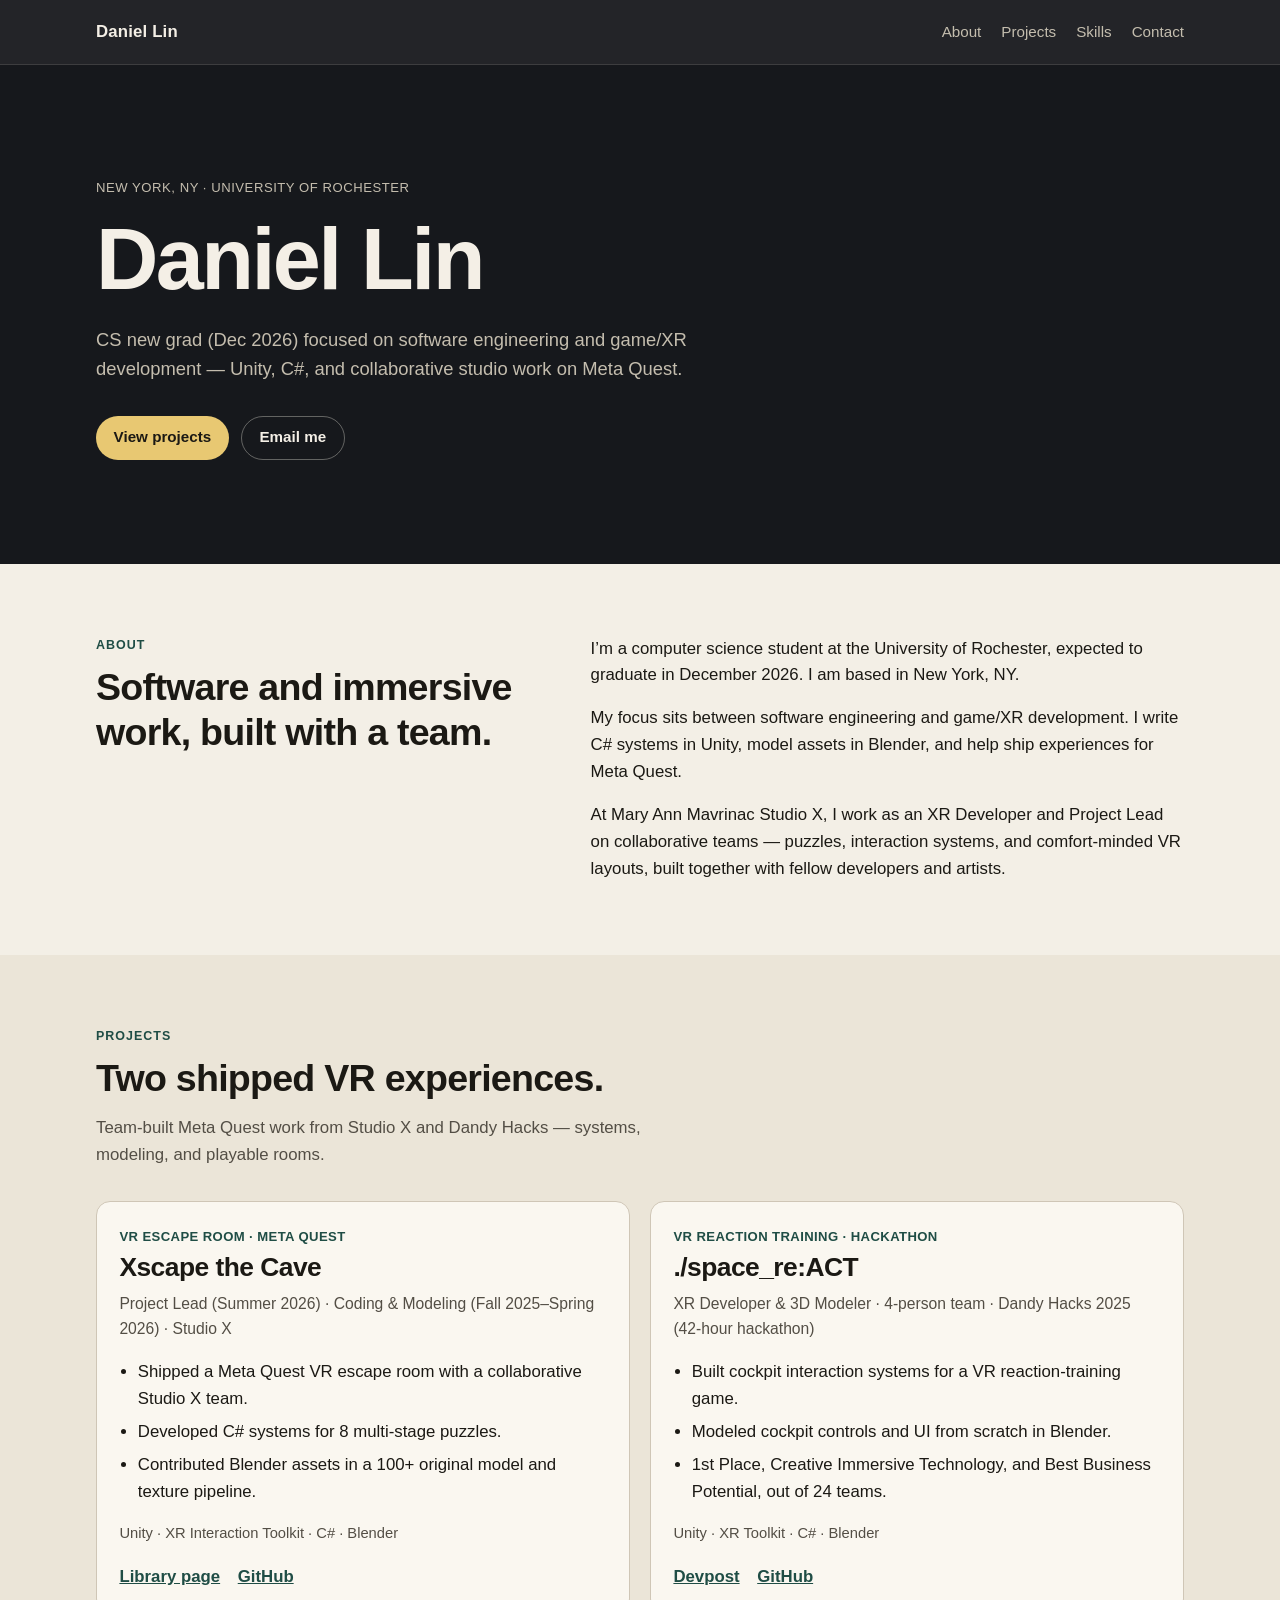
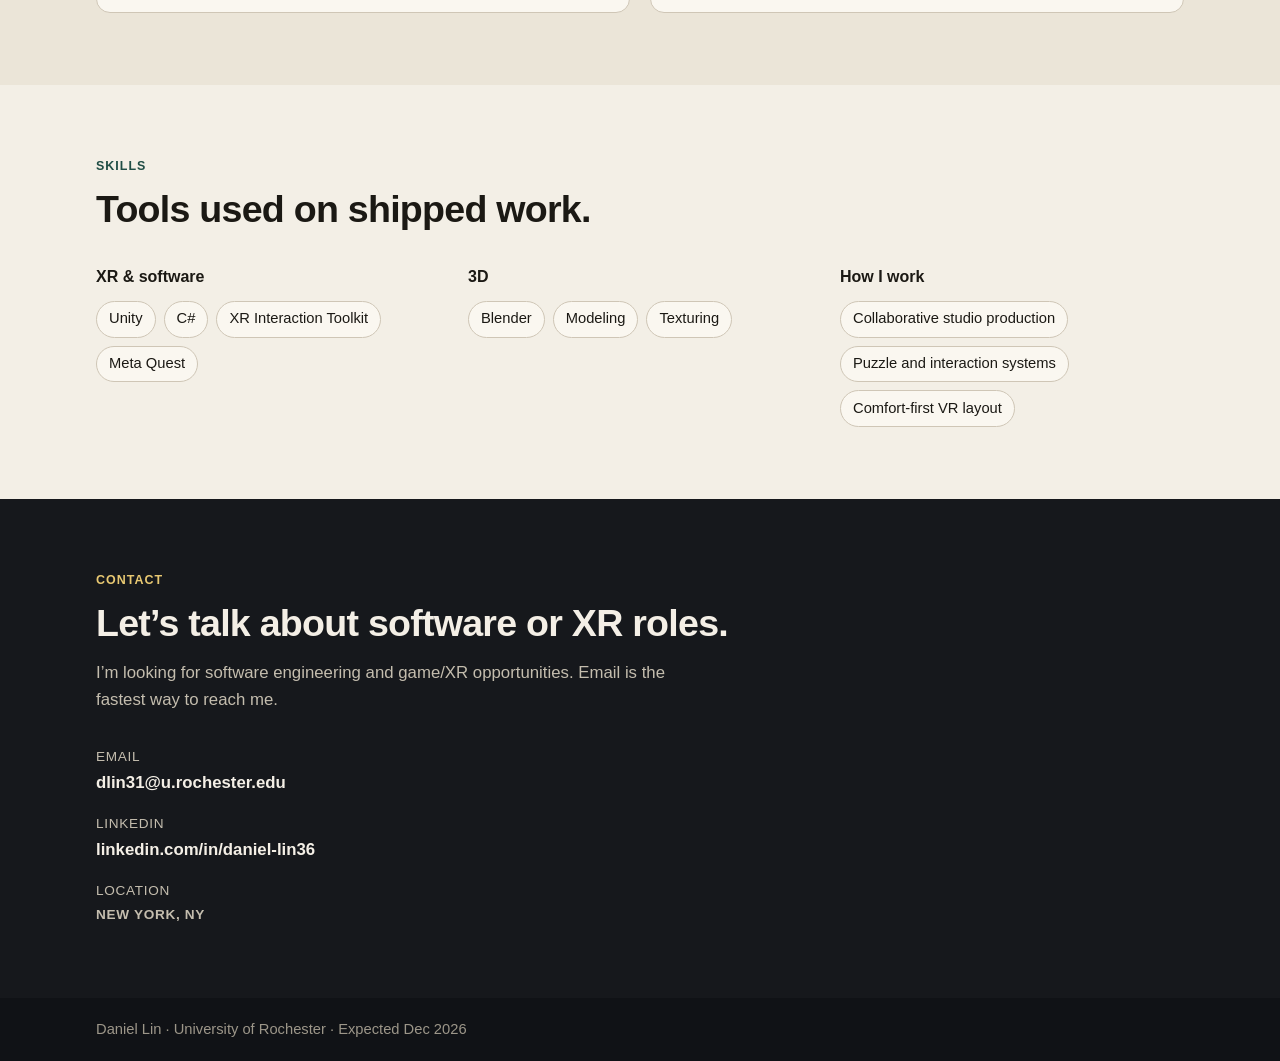
==== index.html @ 8c3bdcaf "Update index.html" ====
<!DOCTYPE html>
<html lang="en">
  <head>
    <meta charset="utf-8" />
    <meta name="viewport" content="width=device-width, initial-scale=1" />
    <title>Daniel Lin — Software Engineering &amp; XR</title>
    <meta
      name="description"
      content="Daniel Lin is a December 2026 computer science new grad in New York, focused on software engineering and game/XR development."
    />
    <meta name="theme-color" content="#16181c" />
    <link rel="icon" href="./favicon.svg" type="image/svg+xml" />
    <link rel="stylesheet" href="./styles.css" />
  </head>
  <body>
    <a class="skip-link" href="#main">Skip to content</a>

    <header class="site-header">
      <div class="wrap header-inner">
        <a class="wordmark" href="#top">Daniel Lin</a>
        <button
          class="nav-toggle"
          type="button"
          aria-expanded="false"
          aria-controls="site-nav"
        >
          <span class="nav-toggle-bar" aria-hidden="true"></span>
          <span class="visually-hidden">Menu</span>
        </button>
        <nav id="site-nav" class="site-nav" aria-label="Primary">
          <a href="#about">About</a>
          <a href="#projects">Projects</a>
          <a href="#skills">Skills</a>
          <a href="#contact">Contact</a>
        </nav>
      </div>
    </header>

    <main id="main">
      <section id="top" class="hero" aria-labelledby="hero-name">
        <div class="wrap hero-inner">
          <p class="eyebrow">New York, NY · University of Rochester</p>
          <h1 id="hero-name">Daniel Lin</h1>
          <p class="tagline">
            CS new grad (Dec 2026) focused on software engineering and
            game/XR development — Unity, C#, and collaborative studio work on
            Meta Quest.
          </p>
          <div class="hero-actions">
            <a class="btn btn-primary" href="#projects">View projects</a>
            <a class="btn btn-ghost" href="mailto:dlin31@u.rochester.edu"
              >Email me</a
            >
          </div>
        </div>
      </section>

      <section id="about" class="section" aria-labelledby="about-heading">
        <div class="wrap section-grid">
          <div>
            <p class="section-kicker">About</p>
            <h2 id="about-heading">Software and immersive work, built with a team.</h2>
          </div>
          <div class="prose">
            <p>
              I’m a computer science student at the University of Rochester,
              expected to graduate in December 2026. I am based in New York, NY.
            </p>
            <p>
              My focus sits between software engineering and game/XR
              development. I write C# systems in Unity, model assets in Blender,
              and help ship experiences for Meta Quest.
            </p>
            <p>
              At Mary Ann Mavrinac Studio X, I work as an XR Developer and
              Project Lead on collaborative teams — puzzles, interaction
              systems, and comfort-minded VR layouts, built together with
              fellow developers and artists.
            </p>
          </div>
        </div>
      </section>

      <section id="projects" class="section section-alt" aria-labelledby="projects-heading">
        <div class="wrap">
          <p class="section-kicker">Projects</p>
          <h2 id="projects-heading">Two shipped VR experiences.</h2>
          <p class="section-lead">
            Team-built Meta Quest work from Studio X and Dandy Hacks — systems,
            modeling, and playable rooms.
          </p>

          <div class="project-list">
            <article class="project-card">
              <div class="project-meta">
                <p class="project-label">VR escape room · Meta Quest</p>
                <h3>Xscape the Cave</h3>
                <p class="project-role">
                  Project Lead (Summer 2026) · Coding &amp; Modeling (Fall 2025–Spring
                  2026) · Studio X
                </p>
              </div>
              <ul class="highlights">
                <li>Shipped a Meta Quest VR escape room with a collaborative Studio X team.</li>
                <li>Developed C# systems for 8 multi-stage puzzles.</li>
                <li>
                  Contributed Blender assets in a 100+ original model and texture
                  pipeline.
                </li>
              </ul>
              <p class="stack">Unity · XR Interaction Toolkit · C# · Blender</p>
              <div class="project-links">
                <a
                  href="https://www.library.rochester.edu/studio-x/projects/studio-x-xscape-cave"
                  rel="noopener noreferrer"
                  target="_blank"
                  >Library page</a
                >
                <a
                  href="https://github.com/RCL-Studio-X/Studio-X-Escape-Room"
                  rel="noopener noreferrer"
                  target="_blank"
                  >GitHub</a
                >
              </div>
            </article>

            <article class="project-card">
              <div class="project-meta">
                <p class="project-label">VR reaction training · Hackathon</p>
                <h3>./space_re:ACT</h3>
                <p class="project-role">
                  XR Developer &amp; 3D Modeler · 4-person team · Dandy Hacks 2025
                  (42-hour hackathon)
                </p>
              </div>
              <ul class="highlights">
                <li>Built cockpit interaction systems for a VR reaction-training game.</li>
                <li>Modeled cockpit controls and UI from scratch in Blender.</li>
                <li>
                  1st Place, Creative Immersive Technology, and Best Business
                  Potential, out of 24 teams.
                </li>
              </ul>
              <p class="stack">Unity · XR Toolkit · C# · Blender</p>
              <div class="project-links">
                <a
                  href="https://devpost.com/software/roket"
                  rel="noopener noreferrer"
                  target="_blank"
                  >Devpost</a
                >
                <a
                  href="https://github.com/rayyyrayy/DandyHacks-SpaceSimulator"
                  rel="noopener noreferrer"
                  target="_blank"
                  >GitHub</a
                >
              </div>
            </article>
          </div>
        </div>
      </section>

      <section id="skills" class="section" aria-labelledby="skills-heading">
        <div class="wrap">
          <p class="section-kicker">Skills</p>
          <h2 id="skills-heading">Tools used on shipped work.</h2>
          <div class="skill-groups">
            <div>
              <h3>XR &amp; software</h3>
              <ul class="pills">
                <li>Unity</li>
                <li>C#</li>
                <li>XR Interaction Toolkit</li>
                <li>Meta Quest</li>
              </ul>
            </div>
            <div>
              <h3>3D</h3>
              <ul class="pills">
                <li>Blender</li>
                <li>Modeling</li>
                <li>Texturing</li>
              </ul>
            </div>
            <div>
              <h3>How I work</h3>
              <ul class="pills">
                <li>Collaborative studio production</li>
                <li>Puzzle and interaction systems</li>
                <li>Comfort-first VR layout</li>
              </ul>
            </div>
          </div>
        </div>
      </section>

      <section id="contact" class="section section-contact" aria-labelledby="contact-heading">
        <div class="wrap contact-inner">
          <p class="section-kicker kicker-on-dark">Contact</p>
          <h2 id="contact-heading">Let’s talk about software or XR roles.</h2>
          <p class="contact-lead">
            I’m looking for software engineering and game/XR opportunities.
            Email is the fastest way to reach me.
          </p>
          <ul class="contact-list">
            <li>
              <span>Email</span>
              <a href="mailto:dlin31@u.rochester.edu">dlin31@u.rochester.edu</a>
            </li>
            <li>
              <span>LinkedIn</span>
              <a
                href="https://www.linkedin.com/in/daniel-lin36/"
                rel="noopener noreferrer"
                target="_blank"
                >linkedin.com/in/daniel-lin36</a
              >
            </li>
            <li>
              <span>Location</span>
              <span class="contact-plain">New York, NY</span>
            </li>
          </ul>
        </div>
      </section>
    </main>

    <footer class="site-footer">
      <div class="wrap footer-inner">
        <p>Daniel Lin · University of Rochester · Expected Dec 2026</p>
      </div>
    </footer>

    <script src="./script.js"></script>
  </body>
</html>
---- styles.css ----
:root {
  --bg: #f3efe6;
  --bg-alt: #ebe5d8;
  --surface: #faf7f0;
  --ink: #1b1914;
  --muted: #534e45;
  --line: #cfc6b6;
  --accent: #1f4d45;
  --accent-hover: #153832;
  --hero: #16181c;
  --hero-ink: #f4efe6;
  --hero-muted: #c4bdae;
  --focus: #0b6b5b;
  --max: 68rem;
  --radius: 14px;
}

*,
*::before,
*::after {
  box-sizing: border-box;
}

html {
  scroll-behavior: smooth;
}

@media (prefers-reduced-motion: reduce) {
  html {
    scroll-behavior: auto;
  }

  * {
    transition: none !important;
  }
}

body {
  margin: 0;
  font-family: Helvetica, Arial, sans-serif;
  color: var(--ink);
  background: var(--bg);
  line-height: 1.6;
  font-size: 1.05rem;
}

img {
  max-width: 100%;
}

a {
  color: var(--accent);
}

a:hover {
  color: var(--accent-hover);
}

:focus-visible {
  outline: 3px solid var(--focus);
  outline-offset: 3px;
}

.visually-hidden {
  position: absolute;
  width: 1px;
  height: 1px;
  padding: 0;
  margin: -1px;
  overflow: hidden;
  clip: rect(0, 0, 0, 0);
  white-space: nowrap;
  border: 0;
}

.skip-link {
  position: absolute;
  left: 1rem;
  top: -3rem;
  z-index: 20;
  padding: 0.6rem 0.9rem;
  background: var(--hero-ink);
  color: var(--hero);
  font-weight: 600;
}

.skip-link:focus {
  top: 1rem;
}

.wrap {
  width: min(100% - 2rem, var(--max));
  margin-inline: auto;
}

.site-header {
  position: sticky;
  top: 0;
  z-index: 10;
  background: rgba(22, 24, 28, 0.94);
  color: var(--hero-ink);
  border-bottom: 1px solid rgba(244, 239, 230, 0.12);
}

.header-inner {
  display: flex;
  align-items: center;
  justify-content: space-between;
  min-height: 4rem;
  gap: 1rem;
}

.wordmark {
  color: var(--hero-ink);
  text-decoration: none;
  font-weight: 600;
  letter-spacing: 0.01em;
}

.wordmark:hover {
  color: #fff;
}

.site-nav {
  display: flex;
  gap: 1.25rem;
}

.site-nav a {
  color: var(--hero-muted);
  text-decoration: none;
  font-size: 0.95rem;
  font-weight: 500;
}

.site-nav a:hover {
  color: var(--hero-ink);
}

.nav-toggle {
  display: none;
  width: 2.5rem;
  height: 2.5rem;
  border: 1px solid rgba(244, 239, 230, 0.28);
  background: transparent;
  border-radius: 8px;
  padding: 0;
}

.nav-toggle-bar,
.nav-toggle-bar::before,
.nav-toggle-bar::after {
  display: block;
  width: 1.1rem;
  height: 2px;
  background: var(--hero-ink);
  margin-inline: auto;
  position: relative;
}

.nav-toggle-bar::before,
.nav-toggle-bar::after {
  content: "";
  position: absolute;
  left: 0;
}

.nav-toggle-bar::before {
  top: -5px;
}

.nav-toggle-bar::after {
  top: 5px;
}

.hero {
  background: var(--hero);
  color: var(--hero-ink);
  padding: 5.5rem 0 5rem;
}

.eyebrow {
  margin: 0 0 1rem;
  color: var(--hero-muted);
  letter-spacing: 0.04em;
  text-transform: uppercase;
  font-size: 0.82rem;
  font-weight: 500;
}

.hero h1 {
  margin: 0;
  font-family: Helvetica, Arial, sans-serif;
  font-optical-sizing: auto;
  font-weight: 600;
  font-size: clamp(2.8rem, 8vw, 5.4rem);
  line-height: 1.05;
  letter-spacing: -0.03em;
}

.tagline {
  max-width: 38rem;
  margin: 1.25rem 0 0;
  color: var(--hero-muted);
  font-size: 1.15rem;
}

.hero-actions {
  display: flex;
  flex-wrap: wrap;
  gap: 0.75rem;
  margin-top: 2rem;
}

.btn {
  display: inline-flex;
  align-items: center;
  justify-content: center;
  min-height: 2.75rem;
  padding: 0.55rem 1.1rem;
  border-radius: 999px;
  text-decoration: none;
  font-weight: 600;
  font-size: 0.95rem;
}

.btn-primary {
  background: #e8c872;
  color: #1b1914;
}

.btn-primary:hover {
  background: #f0d58a;
  color: #1b1914;
}

.btn-ghost {
  border: 1px solid rgba(244, 239, 230, 0.35);
  color: var(--hero-ink);
}

.btn-ghost:hover {
  border-color: var(--hero-ink);
  color: #fff;
}

.section {
  padding: 4.5rem 0;
}

.section-alt {
  background: var(--bg-alt);
}

.section-kicker {
  margin: 0 0 0.6rem;
  text-transform: uppercase;
  letter-spacing: 0.08em;
  font-size: 0.78rem;
  font-weight: 600;
  color: var(--accent);
}

.kicker-on-dark {
  color: #e8c872;
}

.section h2,
.project-card h3 {
  font-family: Helvetica, Arial, sans-serif;
  font-optical-sizing: auto;
  font-weight: 550;
  letter-spacing: -0.02em;
  line-height: 1.2;
}

.section h2 {
  margin: 0;
  font-size: clamp(1.7rem, 4vw, 2.35rem);
}

.section-lead {
  max-width: 38rem;
  margin: 0.85rem 0 0;
  color: var(--muted);
}

.section-grid {
  display: grid;
  gap: 2rem;
}

.prose p {
  margin: 0 0 1rem;
  color: var(--ink);
}

.prose p:last-child {
  margin-bottom: 0;
}

.project-list {
  display: grid;
  gap: 1.25rem;
  margin-top: 2rem;
}

.project-card {
  background: var(--surface);
  border: 1px solid var(--line);
  border-radius: var(--radius);
  padding: 1.5rem 1.4rem 1.35rem;
}

.project-label {
  margin: 0 0 0.35rem;
  color: var(--accent);
  font-size: 0.82rem;
  font-weight: 600;
  letter-spacing: 0.03em;
  text-transform: uppercase;
}

.project-card h3 {
  margin: 0;
  font-size: 1.65rem;
}

.project-role {
  margin: 0.45rem 0 0;
  color: var(--muted);
  font-size: 0.98rem;
}

.highlights {
  margin: 1.1rem 0 0;
  padding-left: 1.15rem;
}

.highlights li + li {
  margin-top: 0.4rem;
}

.stack {
  margin: 1rem 0 0;
  color: var(--muted);
  font-size: 0.92rem;
  font-weight: 500;
}

.project-links {
  display: flex;
  flex-wrap: wrap;
  gap: 0.7rem 1.1rem;
  margin-top: 1.15rem;
}

.project-links a {
  font-weight: 600;
}

.skill-groups {
  display: grid;
  gap: 1.75rem;
  margin-top: 2rem;
}

.skill-groups h3 {
  margin: 0 0 0.7rem;
  font-size: 1rem;
}

.pills {
  display: flex;
  flex-wrap: wrap;
  gap: 0.5rem;
  margin: 0;
  padding: 0;
  list-style: none;
}

.pills li {
  background: var(--surface);
  border: 1px solid var(--line);
  border-radius: 999px;
  padding: 0.35rem 0.75rem;
  font-size: 0.92rem;
}

.section-contact {
  background: var(--hero);
  color: var(--hero-ink);
}

.contact-lead {
  max-width: 36rem;
  color: var(--hero-muted);
  margin: 0.9rem 0 0;
}

.contact-list {
  list-style: none;
  margin: 2rem 0 0;
  padding: 0;
  display: grid;
  gap: 1rem;
}

.contact-list li {
  display: grid;
  gap: 0.15rem;
}

.contact-list span {
  color: var(--hero-muted);
  font-size: 0.85rem;
  text-transform: uppercase;
  letter-spacing: 0.05em;
}

.contact-list a,
.contact-plain {
  color: var(--hero-ink);
  font-weight: 600;
  text-decoration: none;
  overflow-wrap: anywhere;
}

.contact-list a:hover {
  color: #e8c872;
}

.site-footer {
  background: #101216;
  color: #9c9689;
  padding: 1.25rem 0;
  font-size: 0.92rem;
}

.footer-inner p {
  margin: 0;
}

@media (min-width: 800px) {
  .section-grid {
    grid-template-columns: minmax(16rem, 0.85fr) 1.15fr;
    align-items: start;
    gap: 3.5rem;
  }

  .project-list,
  .skill-groups {
    grid-template-columns: 1fr 1fr;
  }

  .skill-groups {
    grid-template-columns: repeat(3, 1fr);
  }

  .hero {
    padding: 7rem 0 6.5rem;
  }
}

@media (max-width: 719px) {
  .nav-toggle {
    display: inline-flex;
    align-items: center;
    justify-content: center;
  }

  .site-nav {
    display: none;
    position: absolute;
    left: 0;
    right: 0;
    top: 100%;
    flex-direction: column;
    gap: 0;
    background: #101216;
    padding: 0.5rem 1rem 1rem;
    border-bottom: 1px solid rgba(244, 239, 230, 0.12);
  }

  .site-nav.is-open {
    display: flex;
  }

  .site-nav a {
    padding: 0.7rem 0;
    border-top: 1px solid rgba(244, 239, 230, 0.08);
  }

  .hero {
    padding: 3.5rem 0 3.25rem;
  }

  .section {
    padding: 3.25rem 0;
  }
}
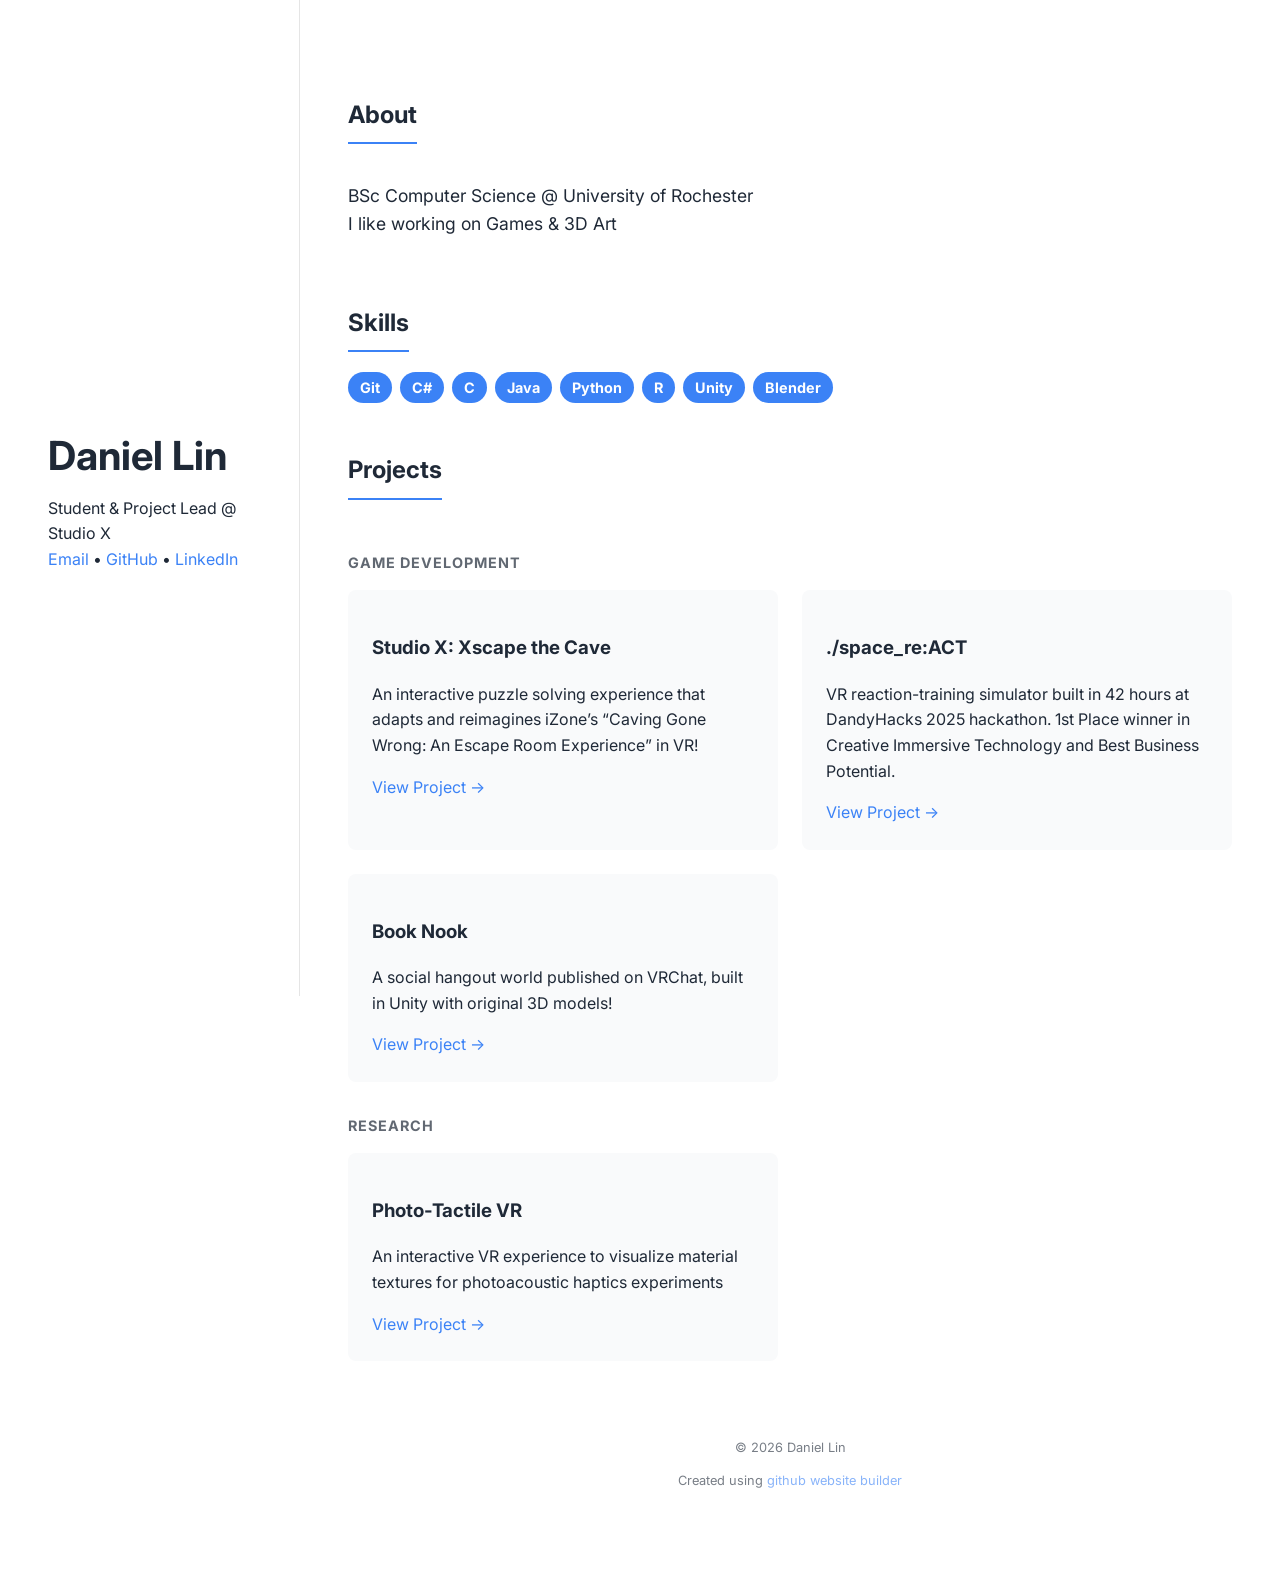
==== commit 0e2290ea: "Update index.html" ====
--- a/index.html
+++ b/index.html
@@ -1,238 +1,65 @@
 <!DOCTYPE html>
 <html lang="en">
-  <head>
-    <meta charset="utf-8" />
-    <meta name="viewport" content="width=device-width, initial-scale=1" />
-    <title>Daniel Lin — Software Engineering &amp; XR</title>
-    <meta
-      name="description"
-      content="Daniel Lin is a December 2026 computer science new grad in New York, focused on software engineering and game/XR development."
-    />
-    <meta name="theme-color" content="#16181c" />
-    <link rel="icon" href="./favicon.svg" type="image/svg+xml" />
-    <link rel="stylesheet" href="./styles.css" />
-  </head>
-  <body>
-    <a class="skip-link" href="#main">Skip to content</a>
-
-    <header class="site-header">
-      <div class="wrap header-inner">
-        <a class="wordmark" href="#top">Daniel Lin</a>
-        <button
-          class="nav-toggle"
-          type="button"
-          aria-expanded="false"
-          aria-controls="site-nav"
-        >
-          <span class="nav-toggle-bar" aria-hidden="true"></span>
-          <span class="visually-hidden">Menu</span>
-        </button>
-        <nav id="site-nav" class="site-nav" aria-label="Primary">
-          <a href="#about">About</a>
-          <a href="#projects">Projects</a>
-          <a href="#skills">Skills</a>
-          <a href="#contact">Contact</a>
-        </nav>
-      </div>
+<head>
+    <meta charset="UTF-8">
+    <meta name="viewport" content="width=device-width, initial-scale=1.0">
+    <title>Daniel Lin - Student & Project Lead @ Studio X </title>
+    <meta name="description" content="BSc Computer Science @ University of Rochester
+I like working on Games & 3D Art">
+    
+    <style>
+            :root { --bg: #ffffff; --text: #1f2937; --accent: #3b82f6; --card-bg: #f9fafb; --card-border: 0; --font-main: 'Inter', sans-serif; }
+            body { background: var(--bg); color: var(--text); font-family: var(--font-main); margin: 0; line-height: 1.6; }
+            a { color: var(--accent); text-decoration: none; }
+            a:hover { text-decoration: underline; }
+            .container { max-width: 900px; margin: 0 auto; padding: 20px; }
+            header { text-align: center; padding: 4rem 1rem; position: relative; }
+            
+            .profile-img { width: 120px; height: 120px; object-fit: cover; margin-bottom: 1rem; border: 3px solid var(--accent); }
+            .profile-img { border-radius: 50%; }
+            h1 { font-size: 2.5rem; margin: 0 0 0.5rem 0;  }
+            h2 { border-bottom: 2px solid var(--accent); padding-bottom: 0.5rem; margin-top: 3rem; display: inline-block; }
+            .grid { display: grid; grid-template-columns: repeat(auto-fill, minmax(280px, 1fr)); gap: 1.5rem; }
+            .card { background: var(--card-bg); border: var(--card-border); padding: 1.5rem; border-radius: 8px; transition: transform 0.2s; }
+            .card:hover { transform: translateY(-3px); }
+            .skill-cloud { display: flex; flex-wrap: wrap; gap: 0.5rem; }
+            .skill-tag { background: var(--accent); color: white; padding: 0.25rem 0.75rem; border-radius: 50px; font-size: 0.9rem; font-weight: bold; }
+            details { background: var(--card-bg); border: var(--card-border); padding: 1rem; border-radius: 6px; margin-bottom: 0.5rem; cursor: pointer; }
+            summary { font-weight: bold; list-style: none; display: flex; align-items: center; justify-content: space-between; }
+            summary::after { content: '+'; font-size: 1.2rem; }
+            details[open] summary::after { content: '-'; }
+            @media(min-width: 800px) {
+                body.layout-sidebar { display: grid; grid-template-columns: 300px 1fr; }
+                body.layout-sidebar header { height: 100vh; position: sticky; top: 0; text-align: left; padding: 3rem; display: flex; flex-direction: column; justify-content: center; border-right: 1px solid rgba(0,0,0,0.1); }
+                body.layout-sidebar main { padding: 3rem; }
+            }
+            footer { text-align: center; padding: 4rem 1rem 2rem; font-size: 0.8rem; opacity: 0.6; }
+        </style>
+    <link href="https://fonts.googleapis.com/css2?family=Inter:wght@400;700&family=Fira+Code&family=VT323&display=swap" rel="stylesheet">
+</head>
+<body class="layout-sidebar">
+    <header class="">
+        
+        
+            
+            <h1>Daniel Lin</h1>
+            <div class="subtitle">Student & Project Lead @ Studio X </div>
+            <div class="socials">
+                <a href="mailto:daniellintbls@gmail.com">Email</a> &bull; 
+                <a href="https://github.com/unsophisticat" target="_blank">GitHub</a> &bull; 
+                <a href="https://www.linkedin.com" target="_blank">LinkedIn</a>
+            </div>
+        
+        
     </header>
-
-    <main id="main">
-      <section id="top" class="hero" aria-labelledby="hero-name">
-        <div class="wrap hero-inner">
-          <p class="eyebrow">New York, NY · University of Rochester</p>
-          <h1 id="hero-name">Daniel Lin</h1>
-          <p class="tagline">
-            CS new grad (Dec 2026) focused on software engineering and
-            game/XR development — Unity, C#, and collaborative studio work on
-            Meta Quest.
-          </p>
-          <div class="hero-actions">
-            <a class="btn btn-primary" href="#projects">View projects</a>
-            <a class="btn btn-ghost" href="mailto:dlin31@u.rochester.edu"
-              >Email me</a
-            >
-          </div>
-        </div>
-      </section>
-
-      <section id="about" class="section" aria-labelledby="about-heading">
-        <div class="wrap section-grid">
-          <div>
-            <p class="section-kicker">About</p>
-            <h2 id="about-heading">Software and immersive work, built with a team.</h2>
-          </div>
-          <div class="prose">
-            <p>
-              I’m a computer science student at the University of Rochester,
-              expected to graduate in December 2026. I am based in New York, NY.
-            </p>
-            <p>
-              My focus sits between software engineering and game/XR
-              development. I write C# systems in Unity, model assets in Blender,
-              and help ship experiences for Meta Quest.
-            </p>
-            <p>
-              At Mary Ann Mavrinac Studio X, I work as an XR Developer and
-              Project Lead on collaborative teams — puzzles, interaction
-              systems, and comfort-minded VR layouts, built together with
-              fellow developers and artists.
-            </p>
-          </div>
-        </div>
-      </section>
-
-      <section id="projects" class="section section-alt" aria-labelledby="projects-heading">
-        <div class="wrap">
-          <p class="section-kicker">Projects</p>
-          <h2 id="projects-heading">Two shipped VR experiences.</h2>
-          <p class="section-lead">
-            Team-built Meta Quest work from Studio X and Dandy Hacks — systems,
-            modeling, and playable rooms.
-          </p>
-
-          <div class="project-list">
-            <article class="project-card">
-              <div class="project-meta">
-                <p class="project-label">VR escape room · Meta Quest</p>
-                <h3>Xscape the Cave</h3>
-                <p class="project-role">
-                  Project Lead (Summer 2026) · Coding &amp; Modeling (Fall 2025–Spring
-                  2026) · Studio X
-                </p>
-              </div>
-              <ul class="highlights">
-                <li>Shipped a Meta Quest VR escape room with a collaborative Studio X team.</li>
-                <li>Developed C# systems for 8 multi-stage puzzles.</li>
-                <li>
-                  Contributed Blender assets in a 100+ original model and texture
-                  pipeline.
-                </li>
-              </ul>
-              <p class="stack">Unity · XR Interaction Toolkit · C# · Blender</p>
-              <div class="project-links">
-                <a
-                  href="https://www.library.rochester.edu/studio-x/projects/studio-x-xscape-cave"
-                  rel="noopener noreferrer"
-                  target="_blank"
-                  >Library page</a
-                >
-                <a
-                  href="https://github.com/RCL-Studio-X/Studio-X-Escape-Room"
-                  rel="noopener noreferrer"
-                  target="_blank"
-                  >GitHub</a
-                >
-              </div>
-            </article>
-
-            <article class="project-card">
-              <div class="project-meta">
-                <p class="project-label">VR reaction training · Hackathon</p>
-                <h3>./space_re:ACT</h3>
-                <p class="project-role">
-                  XR Developer &amp; 3D Modeler · 4-person team · Dandy Hacks 2025
-                  (42-hour hackathon)
-                </p>
-              </div>
-              <ul class="highlights">
-                <li>Built cockpit interaction systems for a VR reaction-training game.</li>
-                <li>Modeled cockpit controls and UI from scratch in Blender.</li>
-                <li>
-                  1st Place, Creative Immersive Technology, and Best Business
-                  Potential, out of 24 teams.
-                </li>
-              </ul>
-              <p class="stack">Unity · XR Toolkit · C# · Blender</p>
-              <div class="project-links">
-                <a
-                  href="https://devpost.com/software/roket"
-                  rel="noopener noreferrer"
-                  target="_blank"
-                  >Devpost</a
-                >
-                <a
-                  href="https://github.com/rayyyrayy/DandyHacks-SpaceSimulator"
-                  rel="noopener noreferrer"
-                  target="_blank"
-                  >GitHub</a
-                >
-              </div>
-            </article>
-          </div>
-        </div>
-      </section>
-
-      <section id="skills" class="section" aria-labelledby="skills-heading">
-        <div class="wrap">
-          <p class="section-kicker">Skills</p>
-          <h2 id="skills-heading">Tools used on shipped work.</h2>
-          <div class="skill-groups">
-            <div>
-              <h3>XR &amp; software</h3>
-              <ul class="pills">
-                <li>Unity</li>
-                <li>C#</li>
-                <li>XR Interaction Toolkit</li>
-                <li>Meta Quest</li>
-              </ul>
-            </div>
-            <div>
-              <h3>3D</h3>
-              <ul class="pills">
-                <li>Blender</li>
-                <li>Modeling</li>
-                <li>Texturing</li>
-              </ul>
-            </div>
-            <div>
-              <h3>How I work</h3>
-              <ul class="pills">
-                <li>Collaborative studio production</li>
-                <li>Puzzle and interaction systems</li>
-                <li>Comfort-first VR layout</li>
-              </ul>
-            </div>
-          </div>
-        </div>
-      </section>
-
-      <section id="contact" class="section section-contact" aria-labelledby="contact-heading">
-        <div class="wrap contact-inner">
-          <p class="section-kicker kicker-on-dark">Contact</p>
-          <h2 id="contact-heading">Let’s talk about software or XR roles.</h2>
-          <p class="contact-lead">
-            I’m looking for software engineering and game/XR opportunities.
-            Email is the fastest way to reach me.
-          </p>
-          <ul class="contact-list">
-            <li>
-              <span>Email</span>
-              <a href="mailto:dlin31@u.rochester.edu">dlin31@u.rochester.edu</a>
-            </li>
-            <li>
-              <span>LinkedIn</span>
-              <a
-                href="https://www.linkedin.com/in/daniel-lin36/"
-                rel="noopener noreferrer"
-                target="_blank"
-                >linkedin.com/in/daniel-lin36</a
-              >
-            </li>
-            <li>
-              <span>Location</span>
-              <span class="contact-plain">New York, NY</span>
-            </li>
-          </ul>
-        </div>
-      </section>
+    <main class="">
+        <section><h2>About</h2><p style="font-size: 1.1rem;">BSc Computer Science @ University of Rochester<br>I like working on Games & 3D Art</p></section><section><h2>Skills</h2><div class="skill-cloud"><span class="skill-tag">Git</span><span class="skill-tag">C#</span><span class="skill-tag">C</span><span class="skill-tag">Java</span><span class="skill-tag">Python</span><span class="skill-tag">R</span><span class="skill-tag">Unity</span><span class="skill-tag">Blender</span></div></section><section><h2>Projects</h2><h3 style="margin-top:2rem; margin-bottom: 1rem; opacity:0.7; text-transform:uppercase; font-size:0.9rem; letter-spacing:1px;">Game Development</h3><div class="grid"><div class="card"><h3>Studio X: Xscape the Cave</h3><p>An interactive puzzle solving experience that adapts and reimagines iZone’s “Caving Gone Wrong: An Escape Room Experience” in VR! </p><a href="https://www.library.rochester.edu/studio-x/projects/studio-x-xscape-cave" target="_blank">View Project &rarr;</a></div><div class="card"><h3>./space_re:ACT</h3><p>VR reaction-training simulator built in 42 hours at DandyHacks 2025  hackathon. 1st Place winner in Creative Immersive Technology and Best Business Potential.</p><a href="https://devpost.com/software/roket" target="_blank">View Project &rarr;</a></div><div class="card"><h3>Book Nook</h3><p>A social hangout world published on VRChat, built in Unity with original 3D models!</p><a href="https://vrchat.com/home/world/wrld_ceb84fd8-6ee2-4f5c-a398-f0b9f48c87b3/info" target="_blank">View Project &rarr;</a></div></div><h3 style="margin-top:2rem; margin-bottom: 1rem; opacity:0.7; text-transform:uppercase; font-size:0.9rem; letter-spacing:1px;">Research</h3><div class="grid"><div class="card"><h3>Photo-Tactile VR</h3><p>
+An interactive VR experience to visualize material textures for photoacoustic haptics experiments 
+</p><a href="https://www.library.rochester.edu/studio-x/projects/photo-tactile-vr" target="_blank">View Project &rarr;</a></div></div></section>
+        <footer>
+            <p>&copy; 2026 Daniel Lin</p>
+            <p>Created using <a href="https://pierrecochart.github.io/github-website-builder/" target="_blank">github website builder</a></p>
+        </footer>
     </main>
-
-    <footer class="site-footer">
-      <div class="wrap footer-inner">
-        <p>Daniel Lin · University of Rochester · Expected Dec 2026</p>
-      </div>
-    </footer>
-
-    <script src="./script.js"></script>
-  </body>
+</body>
 </html>
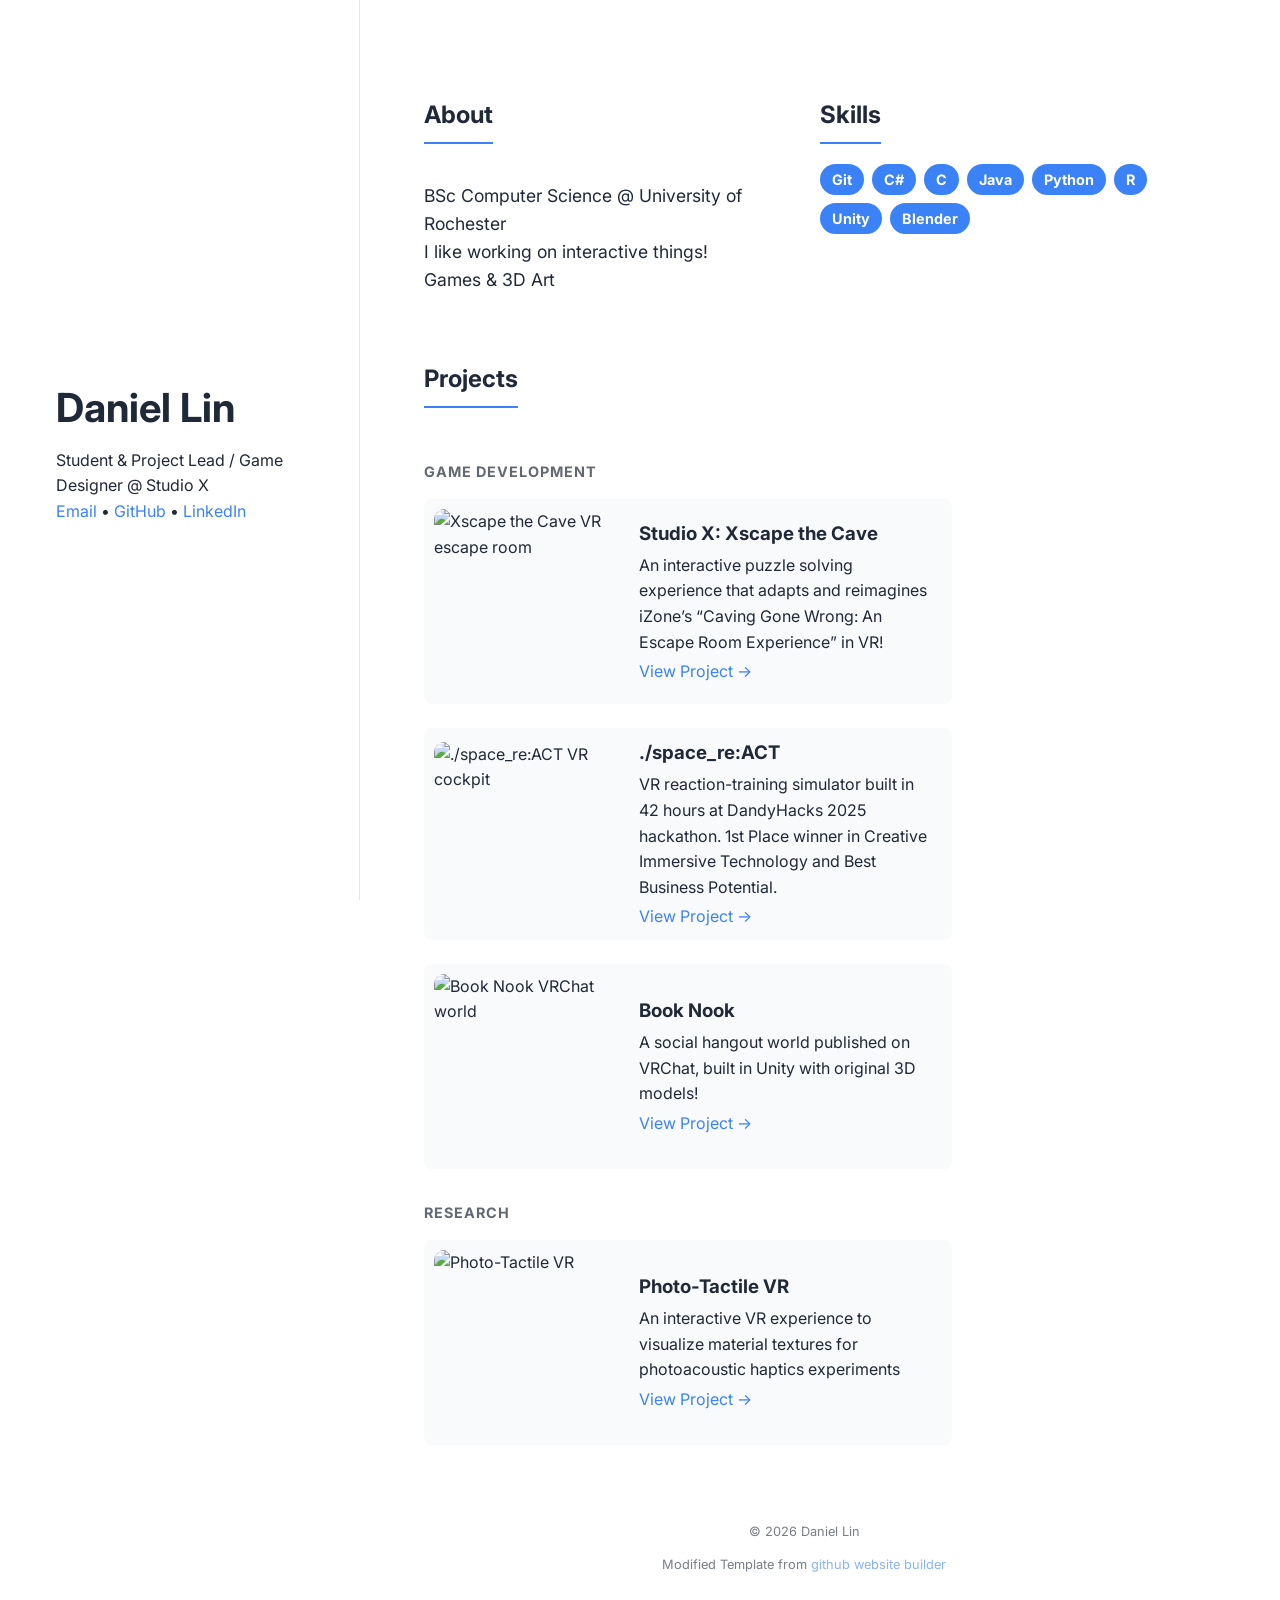
==== commit 7af70ccc: "Update index.html" ====
--- a/index.html
+++ b/index.html
@@ -3,62 +3,105 @@
 <head>
     <meta charset="UTF-8">
     <meta name="viewport" content="width=device-width, initial-scale=1.0">
-    <title>Daniel Lin - Student & Project Lead @ Studio X </title>
-    <meta name="description" content="BSc Computer Science @ University of Rochester
-I like working on Games & 3D Art">
-    
+    <title>Daniel Lin - Student & Project Lead / Game Designer @ Studio X</title>
+    <meta name="description" content="BSc Computer Science @ University of Rochester. I like working on interactive things! Games & 3D Art">
     <style>
-            :root { --bg: #ffffff; --text: #1f2937; --accent: #3b82f6; --card-bg: #f9fafb; --card-border: 0; --font-main: 'Inter', sans-serif; }
-            body { background: var(--bg); color: var(--text); font-family: var(--font-main); margin: 0; line-height: 1.6; }
-            a { color: var(--accent); text-decoration: none; }
-            a:hover { text-decoration: underline; }
-            .container { max-width: 900px; margin: 0 auto; padding: 20px; }
-            header { text-align: center; padding: 4rem 1rem; position: relative; }
-            
-            .profile-img { width: 120px; height: 120px; object-fit: cover; margin-bottom: 1rem; border: 3px solid var(--accent); }
-            .profile-img { border-radius: 50%; }
-            h1 { font-size: 2.5rem; margin: 0 0 0.5rem 0;  }
-            h2 { border-bottom: 2px solid var(--accent); padding-bottom: 0.5rem; margin-top: 3rem; display: inline-block; }
-            .grid { display: grid; grid-template-columns: repeat(auto-fill, minmax(280px, 1fr)); gap: 1.5rem; }
-            .card { background: var(--card-bg); border: var(--card-border); padding: 1.5rem; border-radius: 8px; transition: transform 0.2s; }
-            .card:hover { transform: translateY(-3px); }
-            .skill-cloud { display: flex; flex-wrap: wrap; gap: 0.5rem; }
-            .skill-tag { background: var(--accent); color: white; padding: 0.25rem 0.75rem; border-radius: 50px; font-size: 0.9rem; font-weight: bold; }
-            details { background: var(--card-bg); border: var(--card-border); padding: 1rem; border-radius: 6px; margin-bottom: 0.5rem; cursor: pointer; }
-            summary { font-weight: bold; list-style: none; display: flex; align-items: center; justify-content: space-between; }
-            summary::after { content: '+'; font-size: 1.2rem; }
-            details[open] summary::after { content: '-'; }
-            @media(min-width: 800px) {
-                body.layout-sidebar { display: grid; grid-template-columns: 300px 1fr; }
-                body.layout-sidebar header { height: 100vh; position: sticky; top: 0; text-align: left; padding: 3rem; display: flex; flex-direction: column; justify-content: center; border-right: 1px solid rgba(0,0,0,0.1); }
-                body.layout-sidebar main { padding: 3rem; }
-            }
-            footer { text-align: center; padding: 4rem 1rem 2rem; font-size: 0.8rem; opacity: 0.6; }
-        </style>
-    <link href="https://fonts.googleapis.com/css2?family=Inter:wght@400;700&family=Fira+Code&family=VT323&display=swap" rel="stylesheet">
+        :root { --bg: #ffffff; --text: #1f2937; --accent: #3b82f6; --card-bg: #f9fafb; --card-border: 0; --font-main: 'Inter', sans-serif; }
+        body { background: var(--bg); color: var(--text); font-family: var(--font-main); margin: 0; line-height: 1.6; }
+        a { color: var(--accent); text-decoration: none; }
+        a:hover { text-decoration: underline; }
+        header { text-align: center; padding: 4rem 1rem; position: relative; }
+        h1 { font-size: 2.5rem; margin: 0 0 0.5rem 0; }
+        h2 { border-bottom: 2px solid var(--accent); padding-bottom: 0.5rem; margin-top: 3rem; display: inline-block; }
+        .grid { display: grid; grid-template-columns: repeat(auto-fill, minmax(330px, 528px)); gap: 1.5rem; max-width: calc(2 * 528px + 1.5rem); }
+        .card { background: var(--card-bg); border: var(--card-border); padding: 10px 1.25rem 10px 10px; border-radius: 8px; overflow: hidden; transition: transform 0.2s; display: flex; gap: 1.25rem; align-items: center; min-height: 205px; box-sizing: border-box; }
+        .card:hover { transform: translateY(-3px); }
+        .card img { width: 185px; height: 185px; aspect-ratio: 1 / 1; align-self: center; object-fit: cover; border-radius: 10px; flex-shrink: 0; display: block; }
+        .card-body { padding: 0; display: flex; flex-direction: column; justify-content: center; }
+        .card-body h3 { margin: 0 0 0.25rem; }
+        .card-body p { margin: 0 0 0.25rem; }
+        .skill-cloud { display: flex; flex-wrap: wrap; gap: 0.5rem; }
+        .skill-tag { background: var(--accent); color: white; padding: 0.25rem 0.75rem; border-radius: 50px; font-size: 0.9rem; font-weight: bold; }
+        .category { margin-top: 2rem; margin-bottom: 1rem; opacity: 0.7; text-transform: uppercase; font-size: 0.9rem; letter-spacing: 1px; }
+        @media(min-width: 800px) {
+            body.layout-sidebar { display: grid; grid-template-columns: 360px 1fr; }
+            body.layout-sidebar header { height: 100vh; position: sticky; top: 0; text-align: left; padding: 3rem 3.5rem; display: flex; flex-direction: column; justify-content: center; border-right: 1px solid rgba(0,0,0,0.1); box-sizing: border-box; }
+            body.layout-sidebar main { padding: 3rem 6rem 3rem 4rem; max-width: 1150px; }
+        }
+        @media(min-width: 1100px) {
+            .intro-row { display: grid; grid-template-columns: 1fr 1fr; gap: 2rem; align-items: start; }
+        }
+        footer { text-align: center; padding: 4rem 1rem 2rem; font-size: 0.8rem; opacity: 0.6; }
+    </style>
+    <link href="https://fonts.googleapis.com/css2?family=Inter:wght@400;700&display=swap" rel="stylesheet">
 </head>
 <body class="layout-sidebar">
-    <header class="">
-        
-        
-            
-            <h1>Daniel Lin</h1>
-            <div class="subtitle">Student & Project Lead @ Studio X </div>
-            <div class="socials">
-                <a href="mailto:daniellintbls@gmail.com">Email</a> &bull; 
-                <a href="https://github.com/unsophisticat" target="_blank">GitHub</a> &bull; 
-                <a href="https://www.linkedin.com" target="_blank">LinkedIn</a>
+    <header>
+        <h1>Daniel Lin</h1>
+        <div class="subtitle">Student & Project Lead / Game Designer @ Studio X</div>
+        <div class="socials">
+            <a href="mailto:daniellintbls@gmail.com">Email</a> &bull;
+            <a href="https://github.com/unsophisticat" target="_blank">GitHub</a> &bull;
+            <a href="https://www.linkedin.com/in/daniel-lin36/" target="_blank">LinkedIn</a>
+        </div>
+    </header>
+    <main>
+        <div class="intro-row">
+            <section>
+                <h2>About</h2>
+                <p style="font-size: 1.1rem;">BSc Computer Science @ University of Rochester<br>I like working on interactive things!<br>Games & 3D Art</p>
+            </section>
+            <section>
+                <h2>Skills</h2>
+                <div class="skill-cloud">
+                    <span class="skill-tag">Git</span><span class="skill-tag">C#</span><span class="skill-tag">C</span><span class="skill-tag">Java</span><span class="skill-tag">Python</span><span class="skill-tag">R</span><span class="skill-tag">Unity</span><span class="skill-tag">Blender</span>
+                </div>
+            </section>
+        </div>
+        <section>
+            <h2>Projects</h2>
+            <h3 class="category">Game Development</h3>
+            <div class="grid">
+                <div class="card">
+                    <img src="images/xscape.jpg" alt="Xscape the Cave VR escape room">
+                    <div class="card-body">
+                        <h3>Studio X: Xscape the Cave</h3>
+                        <p>An interactive puzzle solving experience that adapts and reimagines iZone’s “Caving Gone Wrong: An Escape Room Experience” in VR!</p>
+                        <a href="https://www.library.rochester.edu/studio-x/projects/studio-x-xscape-cave" target="_blank">View Project &rarr;</a>
+                    </div>
+                </div>
+                <div class="card">
+                    <img src="images/spacereact.jpg" alt="./space_re:ACT VR cockpit">
+                    <div class="card-body">
+                        <h3>./space_re:ACT</h3>
+                        <p>VR reaction-training simulator built in 42 hours at DandyHacks 2025 hackathon. 1st Place winner in Creative Immersive Technology and Best Business Potential.</p>
+                        <a href="https://devpost.com/software/roket" target="_blank">View Project &rarr;</a>
+                    </div>
+                </div>
+                <div class="card">
+                    <img src="images/booknook.jpg" alt="Book Nook VRChat world">
+                    <div class="card-body">
+                        <h3>Book Nook</h3>
+                        <p>A social hangout world published on VRChat, built in Unity with original 3D models!</p>
+                        <a href="https://vrchat.com/home/world/wrld_ceb84fd8-6ee2-4f5c-a398-f0b9f48c87b3/info" target="_blank">View Project &rarr;</a>
+                    </div>
+                </div>
             </div>
-        
-        
-    </header>
-    <main class="">
-        <section><h2>About</h2><p style="font-size: 1.1rem;">BSc Computer Science @ University of Rochester<br>I like working on Games & 3D Art</p></section><section><h2>Skills</h2><div class="skill-cloud"><span class="skill-tag">Git</span><span class="skill-tag">C#</span><span class="skill-tag">C</span><span class="skill-tag">Java</span><span class="skill-tag">Python</span><span class="skill-tag">R</span><span class="skill-tag">Unity</span><span class="skill-tag">Blender</span></div></section><section><h2>Projects</h2><h3 style="margin-top:2rem; margin-bottom: 1rem; opacity:0.7; text-transform:uppercase; font-size:0.9rem; letter-spacing:1px;">Game Development</h3><div class="grid"><div class="card"><h3>Studio X: Xscape the Cave</h3><p>An interactive puzzle solving experience that adapts and reimagines iZone’s “Caving Gone Wrong: An Escape Room Experience” in VR! </p><a href="https://www.library.rochester.edu/studio-x/projects/studio-x-xscape-cave" target="_blank">View Project &rarr;</a></div><div class="card"><h3>./space_re:ACT</h3><p>VR reaction-training simulator built in 42 hours at DandyHacks 2025  hackathon. 1st Place winner in Creative Immersive Technology and Best Business Potential.</p><a href="https://devpost.com/software/roket" target="_blank">View Project &rarr;</a></div><div class="card"><h3>Book Nook</h3><p>A social hangout world published on VRChat, built in Unity with original 3D models!</p><a href="https://vrchat.com/home/world/wrld_ceb84fd8-6ee2-4f5c-a398-f0b9f48c87b3/info" target="_blank">View Project &rarr;</a></div></div><h3 style="margin-top:2rem; margin-bottom: 1rem; opacity:0.7; text-transform:uppercase; font-size:0.9rem; letter-spacing:1px;">Research</h3><div class="grid"><div class="card"><h3>Photo-Tactile VR</h3><p>
-An interactive VR experience to visualize material textures for photoacoustic haptics experiments 
-</p><a href="https://www.library.rochester.edu/studio-x/projects/photo-tactile-vr" target="_blank">View Project &rarr;</a></div></div></section>
+            <h3 class="category">Research</h3>
+            <div class="grid">
+                <div class="card">
+                    <img src="images/phototactile.jpg" alt="Photo-Tactile VR">
+                    <div class="card-body">
+                        <h3>Photo-Tactile VR</h3>
+                        <p>An interactive VR experience to visualize material textures for photoacoustic haptics experiments</p>
+                        <a href="https://www.library.rochester.edu/studio-x/projects/photo-tactile-vr" target="_blank">View Project &rarr;</a>
+                    </div>
+                </div>
+            </div>
+        </section>
         <footer>
             <p>&copy; 2026 Daniel Lin</p>
-            <p>Created using <a href="https://pierrecochart.github.io/github-website-builder/" target="_blank">github website builder</a></p>
+            <p>Modified Template from <a href="https://pierrecochart.github.io/github-website-builder/" target="_blank">github website builder</a></p>
         </footer>
     </main>
 </body>
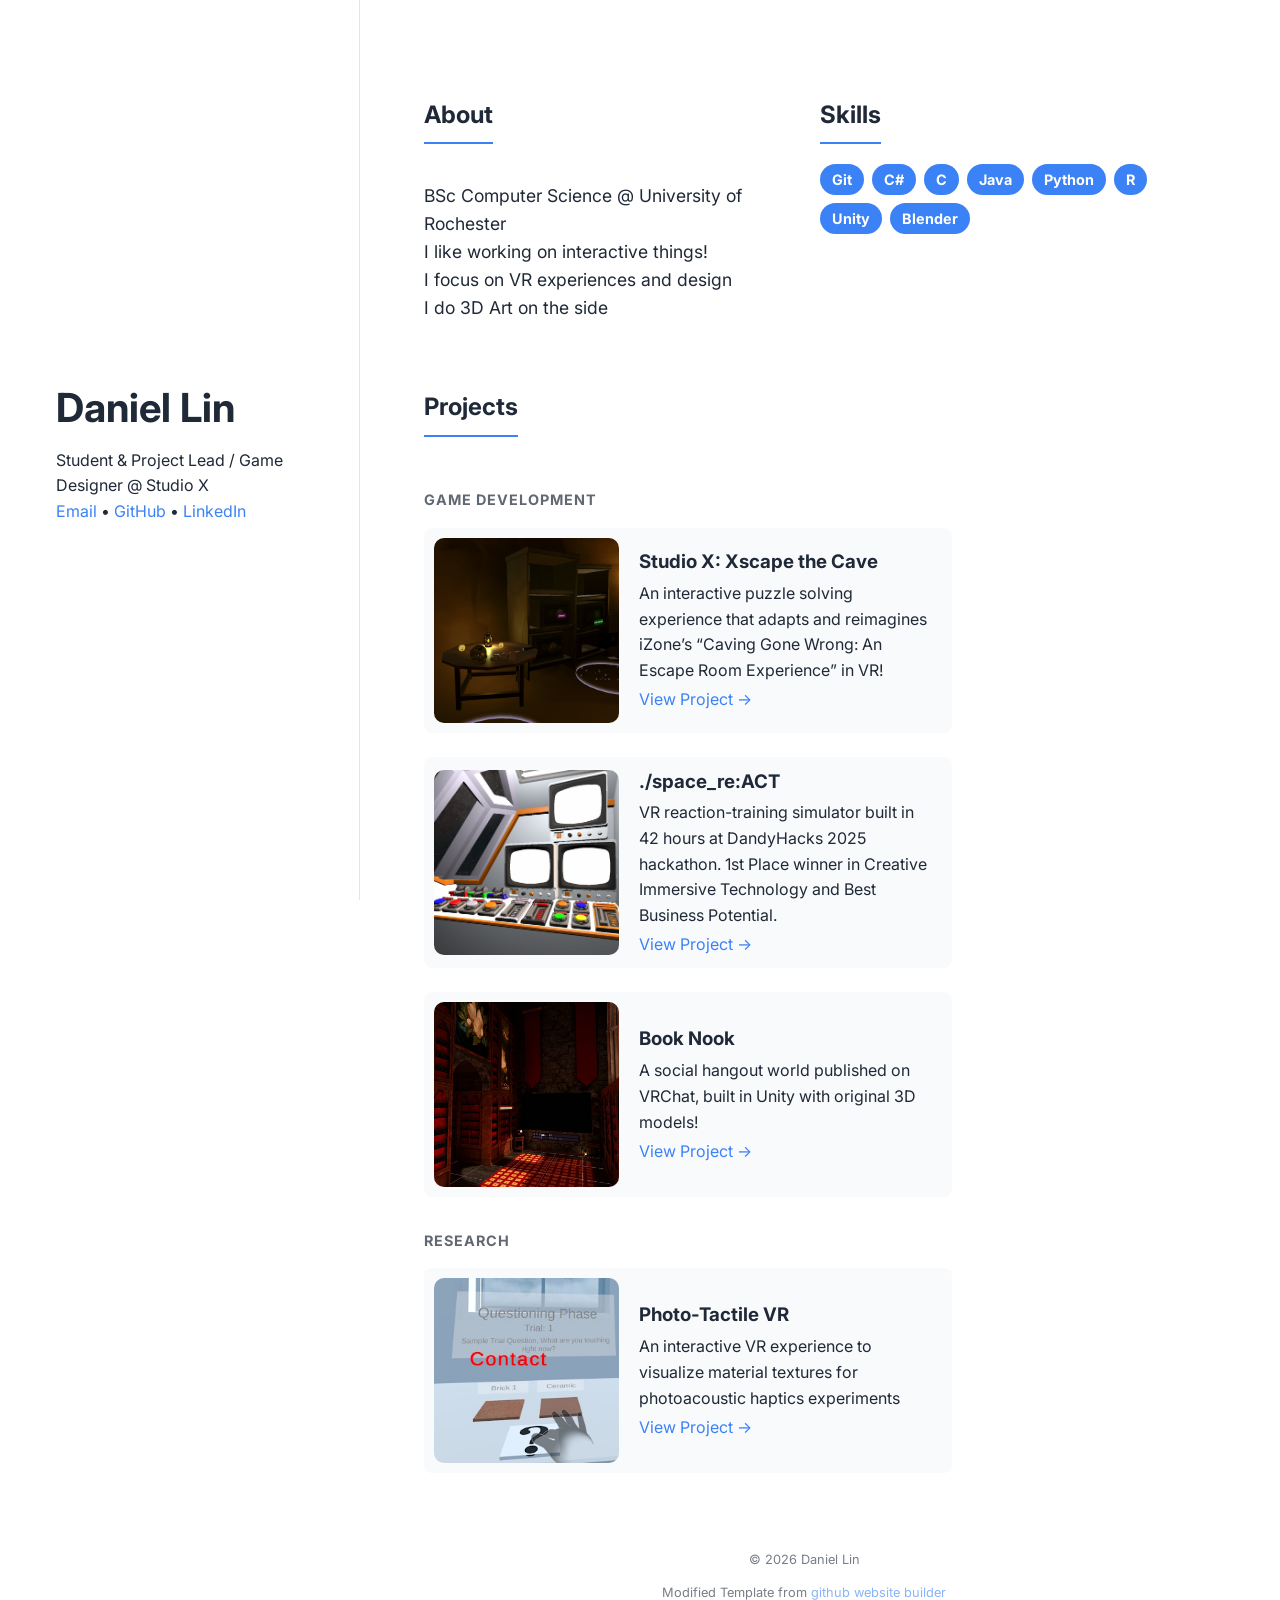
==== commit caa47557: "Update index.html" ====
--- a/index.html
+++ b/index.html
@@ -49,7 +49,7 @@
         <div class="intro-row">
             <section>
                 <h2>About</h2>
-                <p style="font-size: 1.1rem;">BSc Computer Science @ University of Rochester<br>I like working on interactive things!<br>Games & 3D Art</p>
+                <p style="font-size: 1.1rem;">BSc Computer Science @ University of Rochester<br>I like working on interactive things!<br> I focus on VR experiences and design <br> I do 3D Art on the side</p>
             </section>
             <section>
                 <h2>Skills</h2>
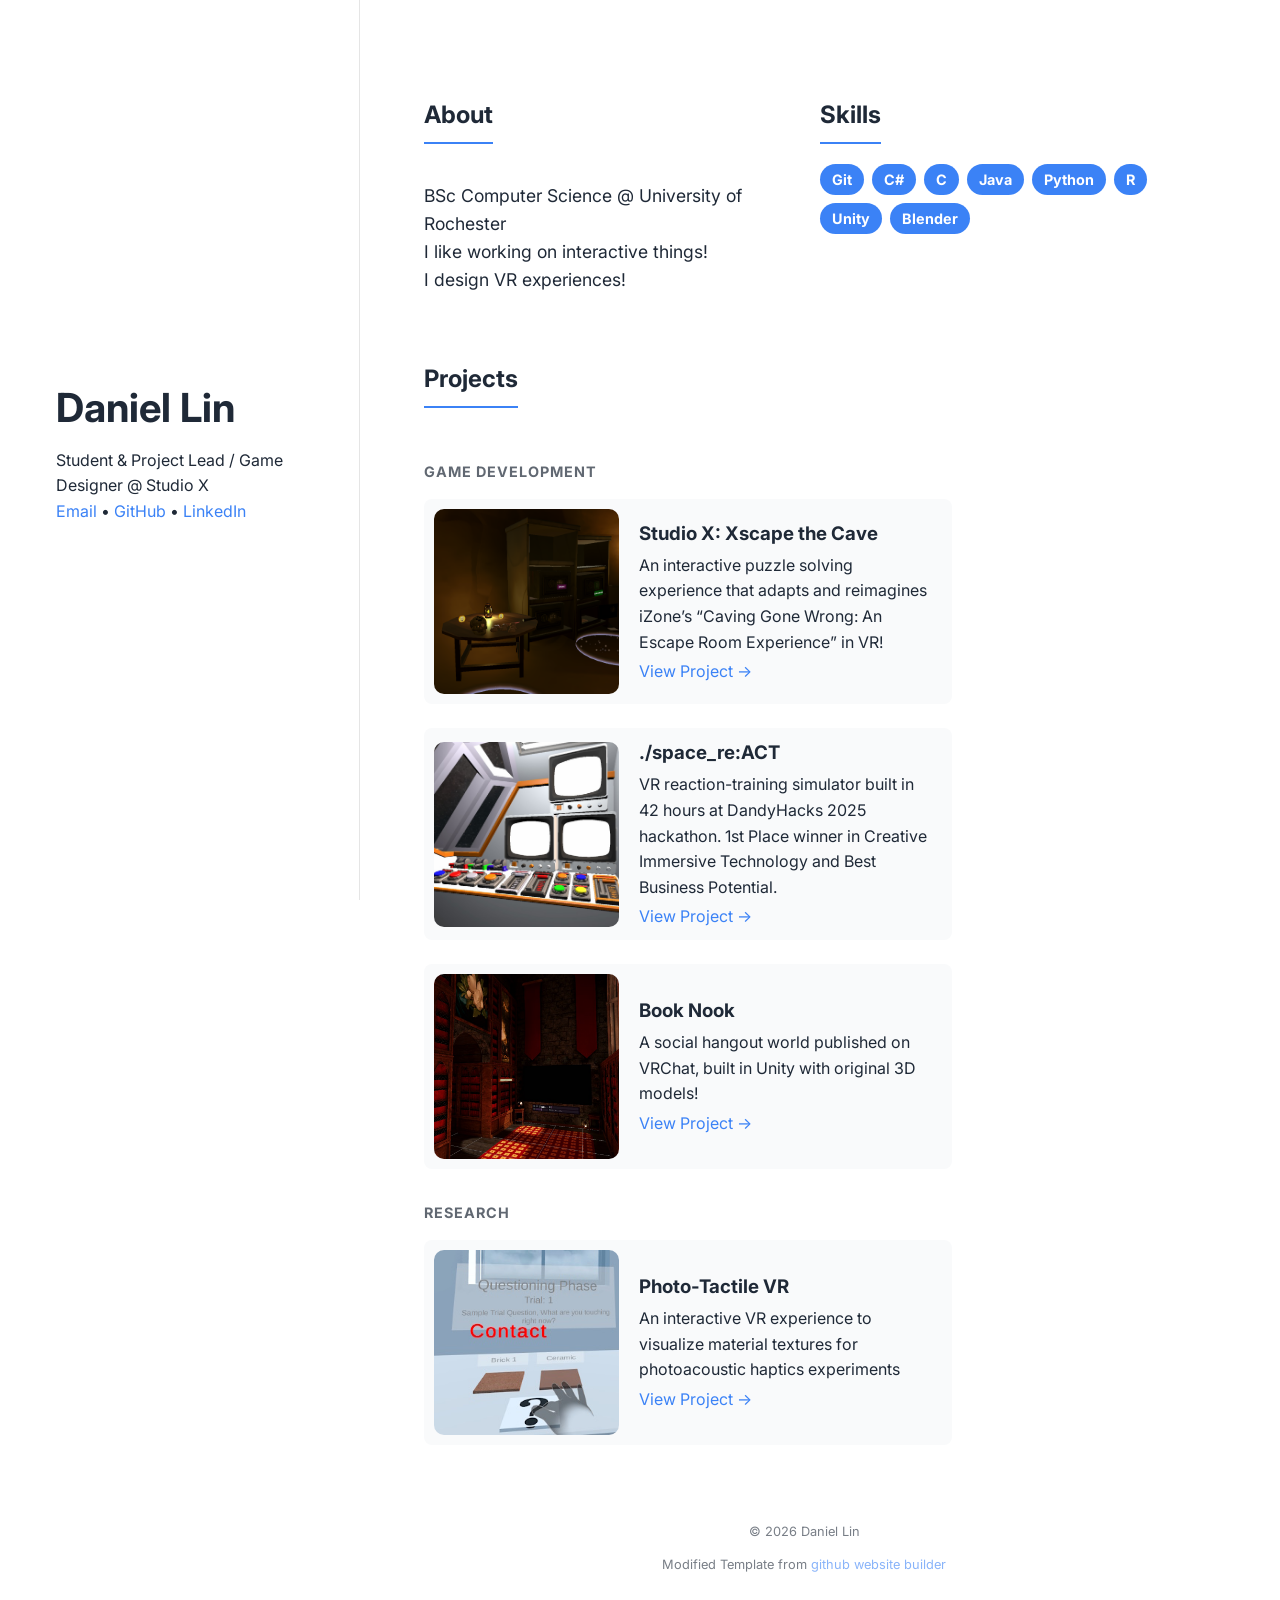
==== commit 4d6d983b: "Update index.html" ====
--- a/index.html
+++ b/index.html
@@ -49,7 +49,7 @@
         <div class="intro-row">
             <section>
                 <h2>About</h2>
-                <p style="font-size: 1.1rem;">BSc Computer Science @ University of Rochester<br>I like working on interactive things!<br> I focus on VR experiences and design <br> I do 3D Art on the side</p>
+                <p style="font-size: 1.1rem;">BSc Computer Science @ University of Rochester<br>I like working on interactive things!<br> I design VR experiences! </p>
             </section>
             <section>
                 <h2>Skills</h2>
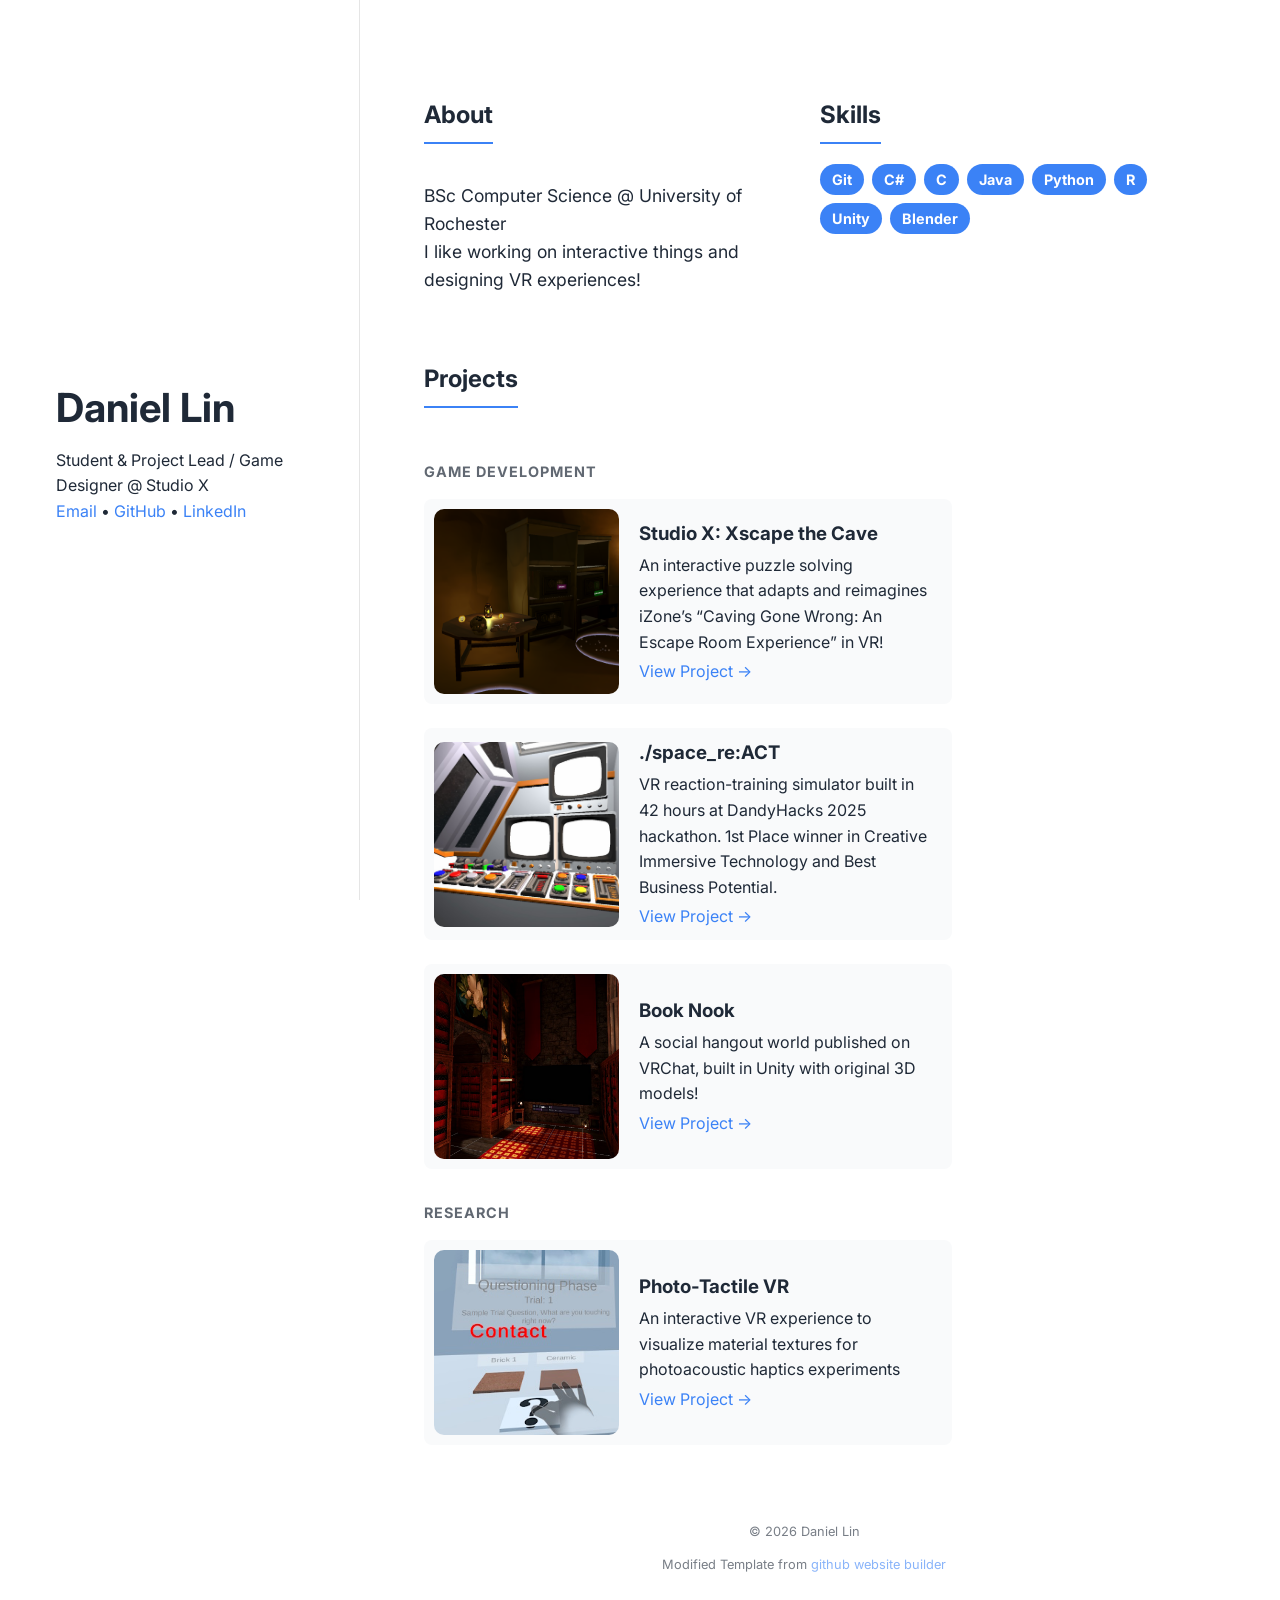
==== commit 380c9482: "Update index.html" ====
--- a/index.html
+++ b/index.html
@@ -49,7 +49,7 @@
         <div class="intro-row">
             <section>
                 <h2>About</h2>
-                <p style="font-size: 1.1rem;">BSc Computer Science @ University of Rochester<br>I like working on interactive things!<br> I design VR experiences! </p>
+                <p style="font-size: 1.1rem;">BSc Computer Science @ University of Rochester<br>I like working on interactive things and designing VR experiences! </p>
             </section>
             <section>
                 <h2>Skills</h2>
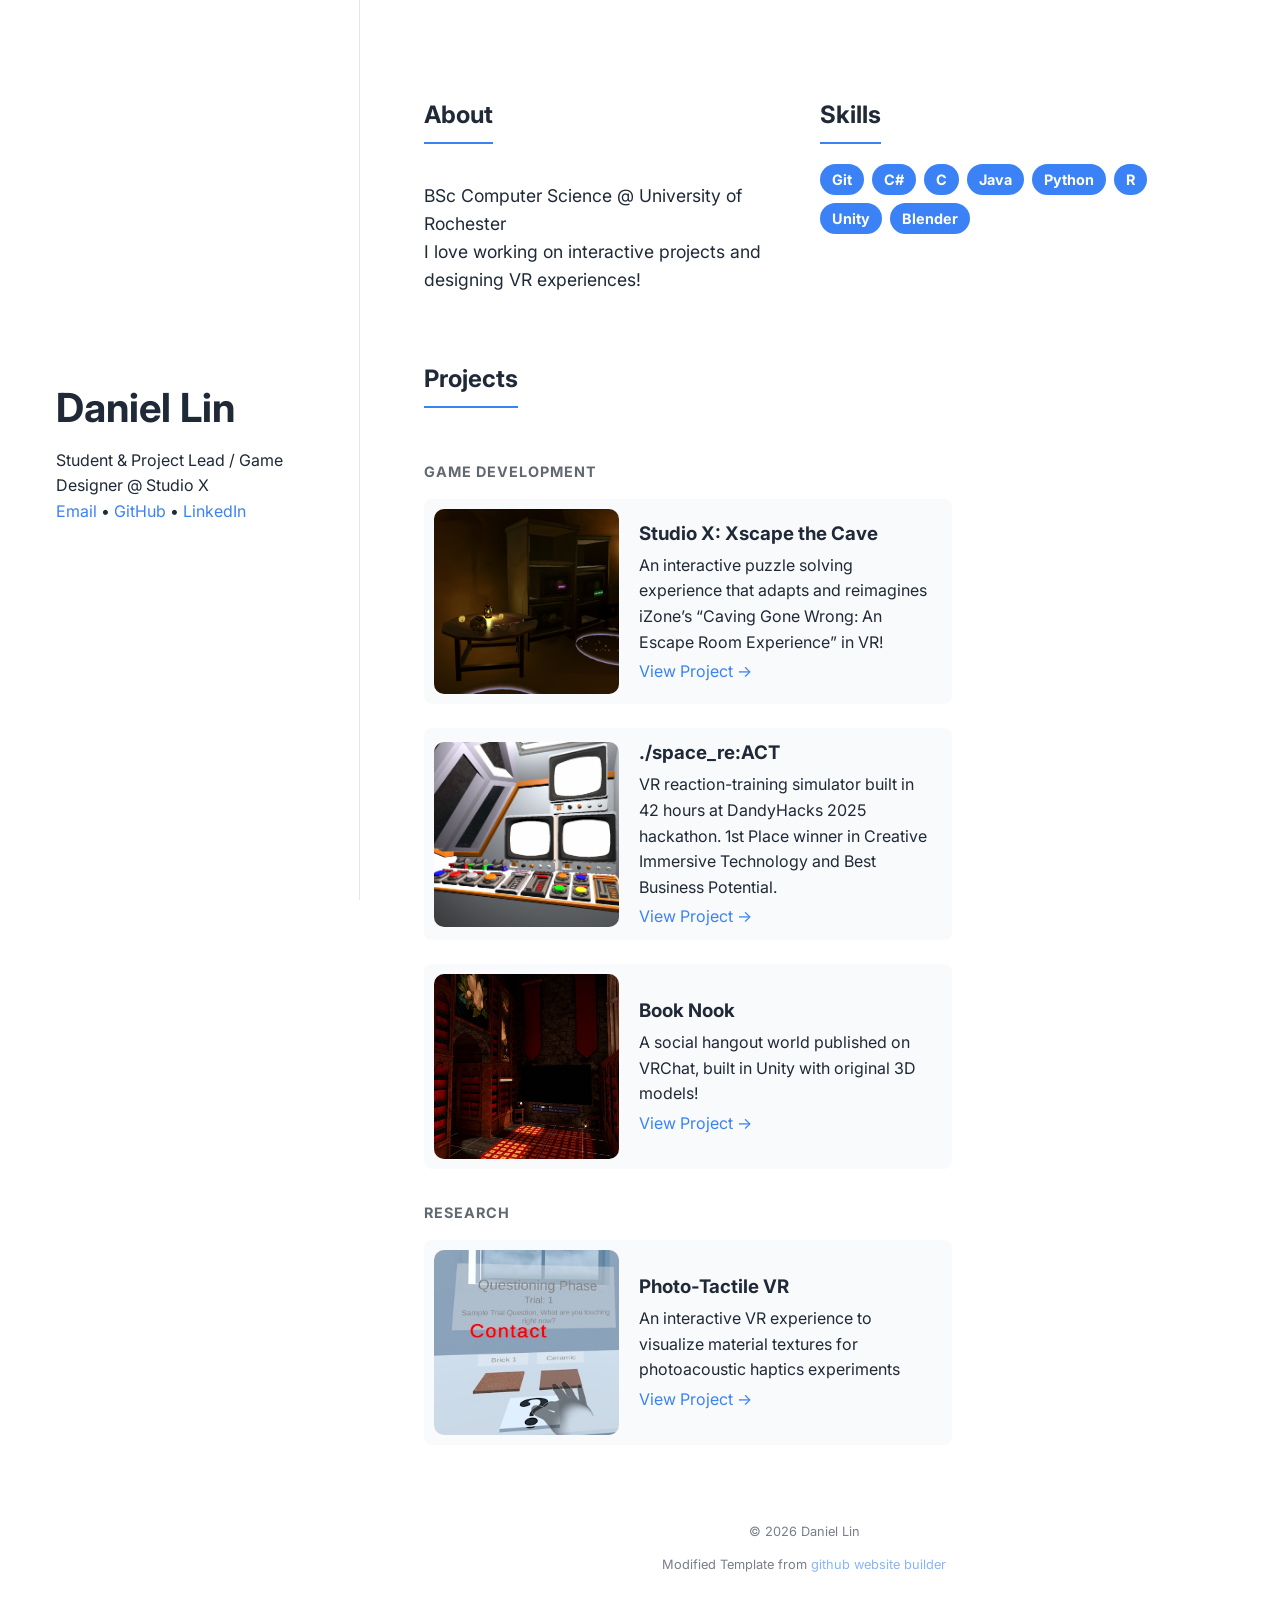
==== commit 20f2c966: "Update index.html" ====
--- a/index.html
+++ b/index.html
@@ -49,7 +49,7 @@
         <div class="intro-row">
             <section>
                 <h2>About</h2>
-                <p style="font-size: 1.1rem;">BSc Computer Science @ University of Rochester<br>I like working on interactive things and designing VR experiences! </p>
+                <p style="font-size: 1.1rem;">BSc Computer Science @ University of Rochester<br>I love working on interactive projects and designing VR experiences! </p>
             </section>
             <section>
                 <h2>Skills</h2>
